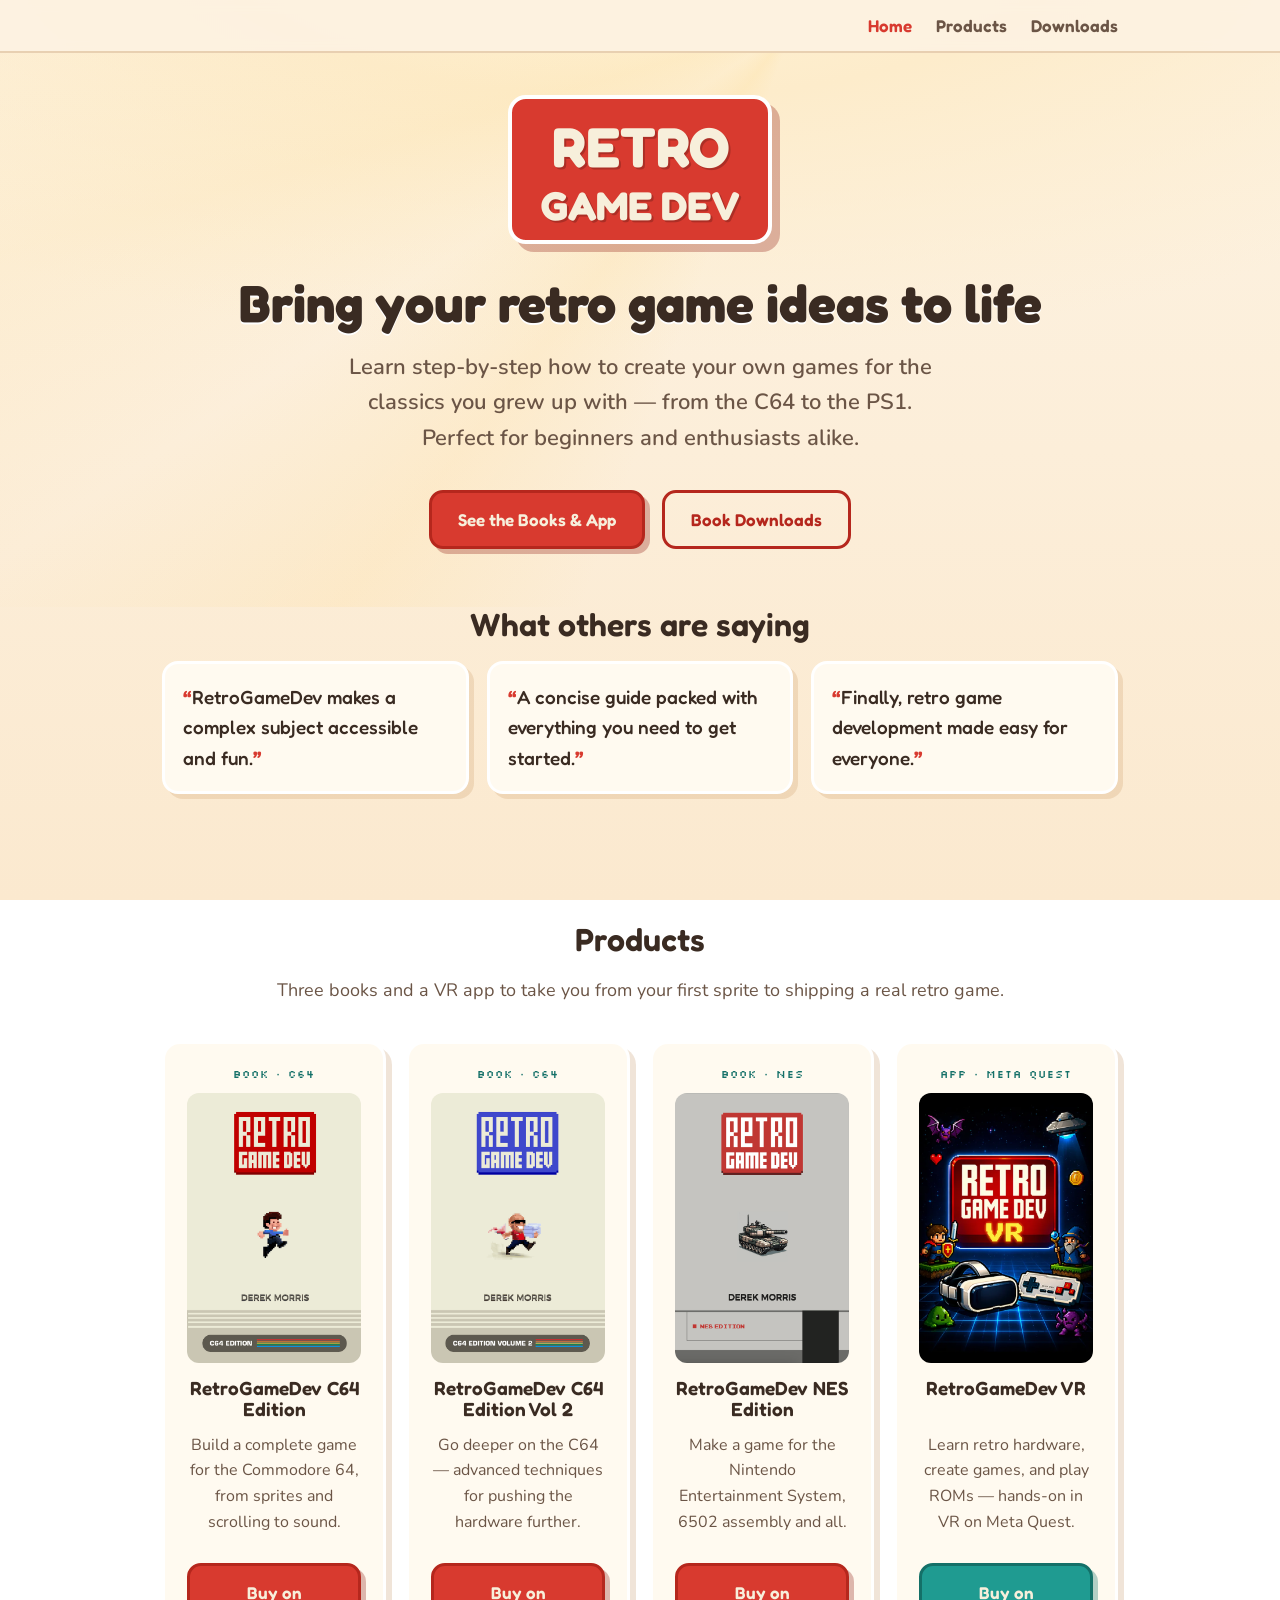
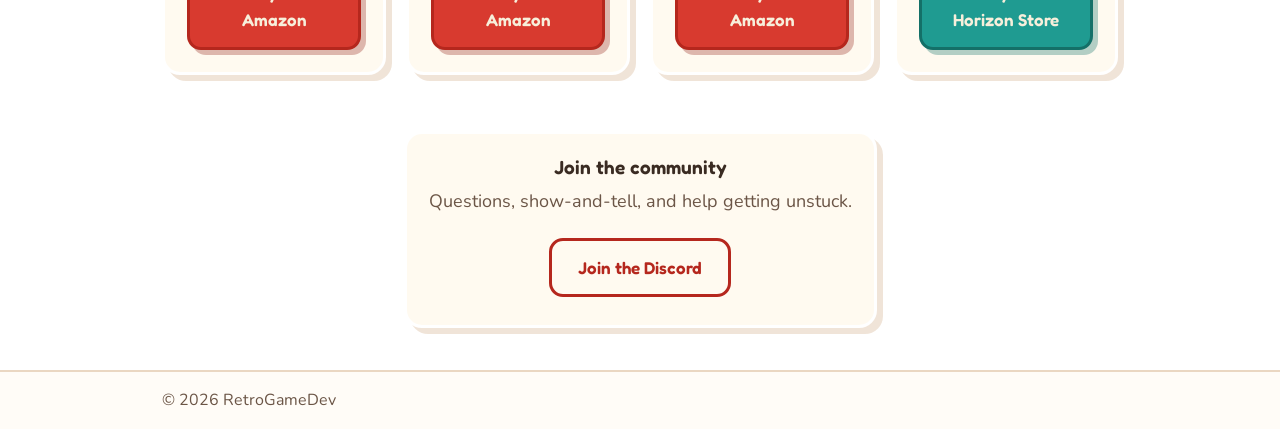
==== index.html @ 16c7405a "Signup tidy up" ====
<!DOCTYPE html>
<html lang="en">
<head>
  <meta charset="UTF-8">
  <meta name="viewport" content="width=device-width, initial-scale=1">
  <title>RetroGameDev — Bring Your Retro Game Ideas to Life</title>
  <meta name="description" content="Learn step-by-step how to create your own games for classic retro systems — from the C64 to the PS1. Books, a VR app, and a free hands-on reference hub.">
  <meta property="og:title" content="RetroGameDev">
  <meta property="og:description" content="Learn to make games for classic retro systems — C64 through PS1.">
  <meta property="og:type" content="website">
  <meta property="og:url" content="https://retrogamedev.com">
  <link rel="stylesheet" href="assets/css/style.css">
</head>
<body>

  <header class="site-header">
    <div class="wrap">
      <nav class="nav">
        <a href="./" class="active">Home</a>
        <a href="#products">Products</a>
        <a href="downloads/">Downloads</a>
      </nav>
    </div>
  </header>

  <main>

    <!-- HERO -->
    <section class="hero">
      <div class="wrap">
        <!-- swap for <img src="assets/img/logo.png" alt="RetroGameDev"> when you drop the file in -->
        <div class="logo-hero"><span class="l1">RETRO</span><span class="l2">GAME DEV</span></div>
        <h1>Bring your retro game ideas to life</h1>
        <p class="tagline">Learn step-by-step how to create your own games for the classics you
          grew up with — from the C64 to the PS1. Perfect for beginners and enthusiasts alike.</p>
        <a class="btn" href="#products">See the Books &amp; App</a>
        <a class="btn ghost" href="downloads/">Book Downloads</a>
      </div>
    </section>

    <!-- TESTIMONIALS -->
    <section style="padding-top:0;">
      <div class="wrap">
        <h2 class="center">What others are saying</h2>
        <div class="quotes">
          <p class="quote">RetroGameDev makes a complex subject accessible and fun.</p>
          <p class="quote">A concise guide packed with everything you need to get started.</p>
          <p class="quote">Finally, retro game development made easy for everyone.</p>
        </div>
      </div>
    </section>

    <!-- PRODUCTS -->
    <section id="products">
      <div class="wrap">
        <h2 class="center">Products</h2>
        <p class="center dim" style="margin-bottom:36px;">Three books and a VR app to take you
          from your first sprite to shipping a real retro game.</p>

        <div class="grid grid-auto">

          <!-- Book 1 -->
          <div class="panel card">
            <span class="tag">BOOK · C64</span>
            <div class="cover c64"><img src="assets/img/cover-c64.png" alt="RetroGameDev C64 Edition cover"></div>
            <h3>RetroGameDev C64 Edition</h3>
            <p>Build a complete game for the Commodore 64, from sprites and scrolling to sound.</p>
            <div class="actions">
              <a class="btn" href="https://mybook.to/retrogamedev-c64" target="_blank" rel="noopener">Buy on Amazon</a>
            </div>
          </div>

          <!-- Book 2 -->
          <div class="panel card">
            <span class="tag">BOOK · C64</span>
            <div class="cover c64b"><img src="assets/img/cover-c64-v2.png" alt="RetroGameDev C64 Edition Volume 2 cover"></div>
            <h3>RetroGameDev C64 Edition Vol 2</h3>
            <p>Go deeper on the C64 — advanced techniques for pushing the hardware further.</p>
            <div class="actions">
              <a class="btn" href="https://mybook.to/retrogamedev-c64-v2" target="_blank" rel="noopener">Buy on Amazon</a>
            </div>
          </div>

          <!-- Book 3 -->
          <div class="panel card">
            <span class="tag">BOOK · NES</span>
            <div class="cover nes"><img src="assets/img/cover-nes.png" alt="RetroGameDev NES Edition cover"></div>
            <h3>RetroGameDev NES Edition</h3>
            <p>Make a game for the Nintendo Entertainment System, 6502 assembly and all.</p>
            <div class="actions">
              <a class="btn" href="https://mybook.to/retrogamedev-nes" target="_blank" rel="noopener">Buy on Amazon</a>
            </div>
          </div>

          <!-- VR App -->
          <div class="panel card">
            <span class="tag">APP · META QUEST</span>
            <div class="cover vr"><img src="assets/img/cover-vr.webp" alt="RetroGameDev VR app"></div>
            <h3>RetroGameDev VR</h3>
            <p>Learn retro hardware, create games, and play ROMs — hands-on in VR on Meta Quest.</p>
            <div class="actions">
              <a class="btn alt" href="https://www.meta.com/experiences/retrogamedev-vr/26755986344088810/" target="_blank" rel="noopener">Buy on Horizon Store</a>
            </div>
          </div>

        </div>
      </div>
    </section>

    <!-- COMMUNITY -->
    <section style="padding-top:0; padding-bottom:42px;">
      <div class="wrap center">
        <div class="panel" style="display:inline-block;">
          <h3>Join the community</h3>
          <p class="dim">Questions, show-and-tell, and help getting unstuck.</p>
          <a class="btn ghost" href="https://discord.gg/6KXcdNteDQ">Join the Discord</a>
        </div>
      </div>
    </section>

  </main>

  <footer class="site-footer">
    <div class="wrap">
      <span>© <span id="yr">2026</span> RetroGameDev</span>
      <div class="eo-embed">
        <script async src="https://eomail5.com/form/326bc304-6272-11f1-8370-c375dfce4590.js" data-form="326bc304-6272-11f1-8370-c375dfce4590"></script>
      </div>
    </div>
  </footer>

  <script>document.getElementById('yr').textContent = new Date().getFullYear();</script>
</body>
</html>
---- assets/css/style.css ----
/* ============================================================
   RetroGameDev — "Sunny Cream" warm nostalgia theme
   Plain CSS, no build step. Warm red + cream + aqua + golden light.
   ============================================================ */

@import url('https://fonts.googleapis.com/css2?family=Silkscreen:wght@400;700&family=Fredoka:wght@400;500;600;700&family=Nunito:wght@400;600;700&display=swap');

:root {
  --red:      #d83a2f;
  --red-dk:   #b5271d;
  --cream:    #f7efdb;
  --ink:      #3a2b22;
  --ink-soft: #6b5546;
  --teal:     #1f9b91;
  --teal-dk:  #147068;
  --gold:     #f0a23e;
  --coral:    #f0795a;
  --leaf:     #5fae5f;
  --card:     #fffaf0;
  --line:     rgba(180,120,60,.28);

  --font-pixel: 'Silkscreen', monospace;
  --font-head:  'Fredoka', sans-serif;
  --font-body:  'Nunito', sans-serif;

  --maxw: 1000px;
}

* { box-sizing: border-box; }
html { scroll-behavior: smooth; }

body {
  margin: 0;
  font-family: var(--font-body);
  font-size: 18px;
  line-height: 1.6;
  color: var(--ink);
  min-height: 100vh;
  display: flex;
  flex-direction: column;
  background:
    radial-gradient(120% 70% at 50% -10%, #fff4d6 0%, #fdeccb 30%, transparent 70%),
    linear-gradient(180deg, #fdf3e3 0%, #fbe9cf 100%);
  background-attachment: fixed;
}

/* ---------- layout ---------- */
.wrap { width: 100%; max-width: var(--maxw); margin: 0 auto; padding: 0 22px; }
main { flex: 1 0 auto; }
section { padding: 56px 0; }
/* offset in-page anchor jumps so the sticky header doesn't cover the target */
:target, #products { scroll-margin-top: 42px; }
.center { text-align: center; }
.dim { color: var(--ink-soft); }

/* ---------- type ---------- */
h1, h2, h3 { font-family: var(--font-head); color: var(--ink); line-height: 1.12; margin: 0 0 18px; }
h1 { font-weight: 700; font-size: clamp(30px, 5vw, 52px); text-shadow: 0 2px 0 #fff; }
h2 { font-weight: 600; font-size: clamp(22px, 3vw, 32px); }
h3 { font-weight: 600; font-size: 19px; margin-bottom: 10px; }
p { margin: 0 0 16px; }
a { color: var(--teal-dk); text-decoration-color: var(--teal); }
a:hover { color: var(--red); }

/* ---------- logo wordmark (stand-in for logo.png) ---------- */
.logo-fallback {
  display: inline-block; background: var(--red); color: var(--cream);
  font-family: var(--font-pixel); font-weight: 700; letter-spacing: 1px;
  padding: 8px 11px 6px; border-radius: 9px; border: 2px solid #fff;
  box-shadow: 3px 3px rgba(150,40,30,.3); text-shadow: 1px 1px rgba(0,0,0,.2);
}

/* big hero version of the wordmark */
.logo-hero {
  display: inline-block; background: var(--red); border-radius: 18px;
  padding: 18px 28px 14px; border: 4px solid #fff;
  box-shadow: 8px 8px rgba(150,40,30,.32); margin-bottom: 30px;
}
.logo-hero span { display: block; font-family: var(--font-head); font-weight: 700;
  color: var(--cream); line-height: 1.05; text-shadow: 2px 2px rgba(0,0,0,.2); }
.logo-hero .l1 { font-size: clamp(30px, 6vw, 56px); }
.logo-hero .l2 { font-size: clamp(22px, 4.4vw, 40px); margin-top: 8px; }

/* ---------- header / nav ---------- */
.site-header {
  position: sticky; top: 0; z-index: 100;
  background: rgba(253,243,227,.85); backdrop-filter: blur(6px);
  border-bottom: 2px solid var(--line);
}
.site-header .wrap { display: flex; align-items: center; justify-content: flex-end; padding: 12px 22px; }
.brand { display: flex; align-items: center; gap: 12px; text-decoration: none;
  font-family: var(--font-head); font-weight: 700; font-size: 20px; color: var(--ink); }
.brand:hover { color: var(--red); }
.nav { display: flex; gap: 24px; }
.nav a { font-family: var(--font-head); font-weight: 600; font-size: 17px; text-decoration: none; color: var(--ink-soft); }
.nav a:hover, .nav a.active { color: var(--red); }

/* ---------- hero ---------- */
.hero { text-align: center; padding: 42px 0 52px; position: relative; overflow: hidden; }
.hero::before { content: ""; position: absolute; inset: 0; pointer-events: none; opacity: .55;
  background: conic-gradient(from 200deg at 62% -5%,
    rgba(255,221,150,0) 0deg, rgba(255,221,150,.4) 18deg, rgba(255,221,150,0) 36deg,
    rgba(255,221,150,.3) 54deg, rgba(255,221,150,0) 72deg); }
.hero > .wrap { position: relative; z-index: 1; }
.hero .tagline { font-weight: 600; font-size: clamp(17px, 2.3vw, 22px); color: var(--ink-soft);
  max-width: 600px; margin: 0 auto 28px; }

/* ---------- buttons ---------- */
.btn {
  display: inline-block; font-family: var(--font-head); font-weight: 600; font-size: 17px;
  text-decoration: none; padding: 13px 26px; border-radius: 14px;
  border: 3px solid var(--red-dk); background: var(--red); color: var(--cream);
  box-shadow: 5px 5px rgba(150,40,30,.32); margin: 6px;
  transition: transform .06s ease, box-shadow .06s ease;
}
.btn:hover { color: var(--cream); transform: translate(2px,2px); box-shadow: 3px 3px rgba(150,40,30,.32); }
.btn.alt, .btn.teal { background: var(--teal); border-color: var(--teal-dk); box-shadow: 5px 5px rgba(20,112,104,.32); }
.btn.alt:hover, .btn.teal:hover { box-shadow: 3px 3px rgba(20,112,104,.32); }
.btn.ghost { background: transparent; color: var(--red-dk); box-shadow: none; }
.btn.ghost:hover { background: rgba(216,58,47,.1); color: var(--red-dk); transform: none; }

/* ---------- panels / cards ---------- */
.panel { background: var(--card); border: 3px solid #fff; border-radius: 18px;
  padding: 22px; box-shadow: 6px 6px rgba(180,120,60,.2); }

.grid { display: grid; gap: 20px; }
.grid-3 { grid-template-columns: repeat(3, 1fr); }
.grid-auto { grid-template-columns: repeat(auto-fit, minmax(210px, 1fr)); }

.card { display: flex; flex-direction: column; text-align: center; }
.card .cover {
  aspect-ratio: 600 / 931; width: 100%; border-radius: 12px; margin-bottom: 14px;
  display: flex; align-items: center; justify-content: center; padding: 0; overflow: hidden;
  background: var(--card);
}
.card .cover img { width: 100%; height: 100%; object-fit: contain; display: block; }
.card h3 { min-height: 2.4em; }
.card p { font-size: 16px; color: var(--ink-soft); flex: 1; }
.card .actions { display: flex; flex-direction: column; gap: 8px; margin-top: 12px; align-items: stretch; }
.card .actions .btn { margin: 0; text-align: center; }

.tag { display: inline-block; font-family: var(--font-pixel); font-size: 11px; letter-spacing: 1px;
  color: var(--teal-dk); margin-bottom: 10px; align-self: center; }

/* ---------- testimonials ---------- */
.quotes { display: grid; gap: 18px; grid-template-columns: repeat(3, 1fr); }
.quote { font-family: var(--font-head); font-weight: 500; font-size: 19px; color: var(--ink);
  background: var(--card); border: 3px solid #fff; border-radius: 16px; padding: 18px;
  box-shadow: 5px 5px rgba(180,120,60,.18); }
.quote::before { content: "\201C"; color: var(--red); font-weight: 700; }
.quote::after  { content: "\201D"; color: var(--red); font-weight: 700; }

/* ---------- download rows ---------- */
.dl-list { display: grid; gap: 16px; }
.dl-row { display: flex; align-items: center; justify-content: space-between; gap: 16px; flex-wrap: wrap; }
.dl-row .meta h3 { margin-bottom: 2px; }
.dl-row .meta p { margin: 0; font-size: 16px; color: var(--ink-soft); }

/* ---------- book footer link ---------- */
.book-foot { border-top: 3px dashed var(--line); margin-top: 40px; padding-top: 24px;
  text-align: center; font-size: 18px; color: var(--ink-soft); }

/* ---------- site footer ---------- */
.site-footer { border-top: 2px solid var(--line); background: rgba(255,250,240,.5);
  padding: 16px 0; margin-top: 0; font-size: 16px; color: var(--ink-soft); }
.site-footer .wrap { display: flex; align-items: center; justify-content: space-between; flex-wrap: wrap; gap: 16px; }
.site-footer a { text-decoration: none; }

/* footer email signup (EmailOctopus embed) — unscoped overrides: EO injects outside our div */
.eo-embed { width: 100%; max-width: 330px; }
.emailoctopus-form-wrapper, .emailoctopus-form, .emailoctopus-form .main-form,
.inline-container, .form-container { margin: 0 !important; padding: 0 !important; background: transparent !important; }
.form-container { margin-top: 12px !important; }
[eo-block-container] { margin: 0 !important; padding: 0 !important; min-height: 0 !important; }
.emailoctopus-success-message, .emailoctopus-error-message { margin: 0 !important; }
.emailoctopus-form .emailoctopus-form-row, .emailoctopus-form .form-group,
.emailoctopus-form input[type="submit"] { margin-bottom: 0 !important; }
.emailoctopus-form input.form-control, .emailoctopus-form input[type="email"] {
  font-family: var(--font-body) !important; border-radius: 10px !important;
  border: 2px solid var(--line) !important; color: var(--ink) !important;
  padding: 7px 11px !important; height: auto !important; line-height: 1.2 !important; }
.emailoctopus-form input[type="submit"], .emailoctopus-form .btn-primary, .emailoctopus-form button {
  background: var(--red) !important; border: 2px solid var(--red-dk) !important; color: #fff !important;
  border-radius: 10px !important; font-family: var(--font-head) !important;
  padding: 7px 16px !important; height: auto !important; box-shadow: 3px 3px rgba(150,40,30,.3) !important; }
.mastfoot, [eo-block="powered-by"] { margin: 2px 0 0 !important; font-size: 11px !important; }
.mastfoot p { margin: 0 !important; }
/* line the input + button up: one row, every wrapper layer locked to 44px, centered */
.emailoctopus-form .main-form { display: flex !important; align-items: center !important; gap: 8px !important; flex-wrap: nowrap !important; }
.emailoctopus-form [eo-form-fields-container],
.emailoctopus-form .emailoctopus-form-row,
.emailoctopus-form .form-group {
  flex: 1 1 auto !important; width: 100% !important; height: 44px !important;
  display: flex !important; align-items: center !important; margin: 0 !important; padding: 0 !important; }
.emailoctopus-form input.form-control, .emailoctopus-form input[type="email"],
.emailoctopus-form input[type="submit"], .emailoctopus-form .btn-primary {
  height: 44px !important; box-sizing: border-box !important; margin: 0 !important; vertical-align: middle !important; }
.emailoctopus-form input.form-control, .emailoctopus-form input[type="email"] { width: 100% !important; }

/* ---------- 404 ---------- */
.bigcode { font-family: var(--font-pixel); font-weight: 700; font-size: clamp(28px, 6vw, 52px);
  color: var(--red); text-shadow: 3px 3px rgba(150,40,30,.25); margin: 0 0 18px; }

/* ---------- responsive ---------- */
@media (max-width: 760px) {
  .grid-3, .quotes { grid-template-columns: 1fr; }
  .nav { gap: 16px; }
  .nav a { font-size: 15px; }
  .brand { font-size: 17px; }
  .site-footer .wrap { justify-content: center; text-align: center; }
}
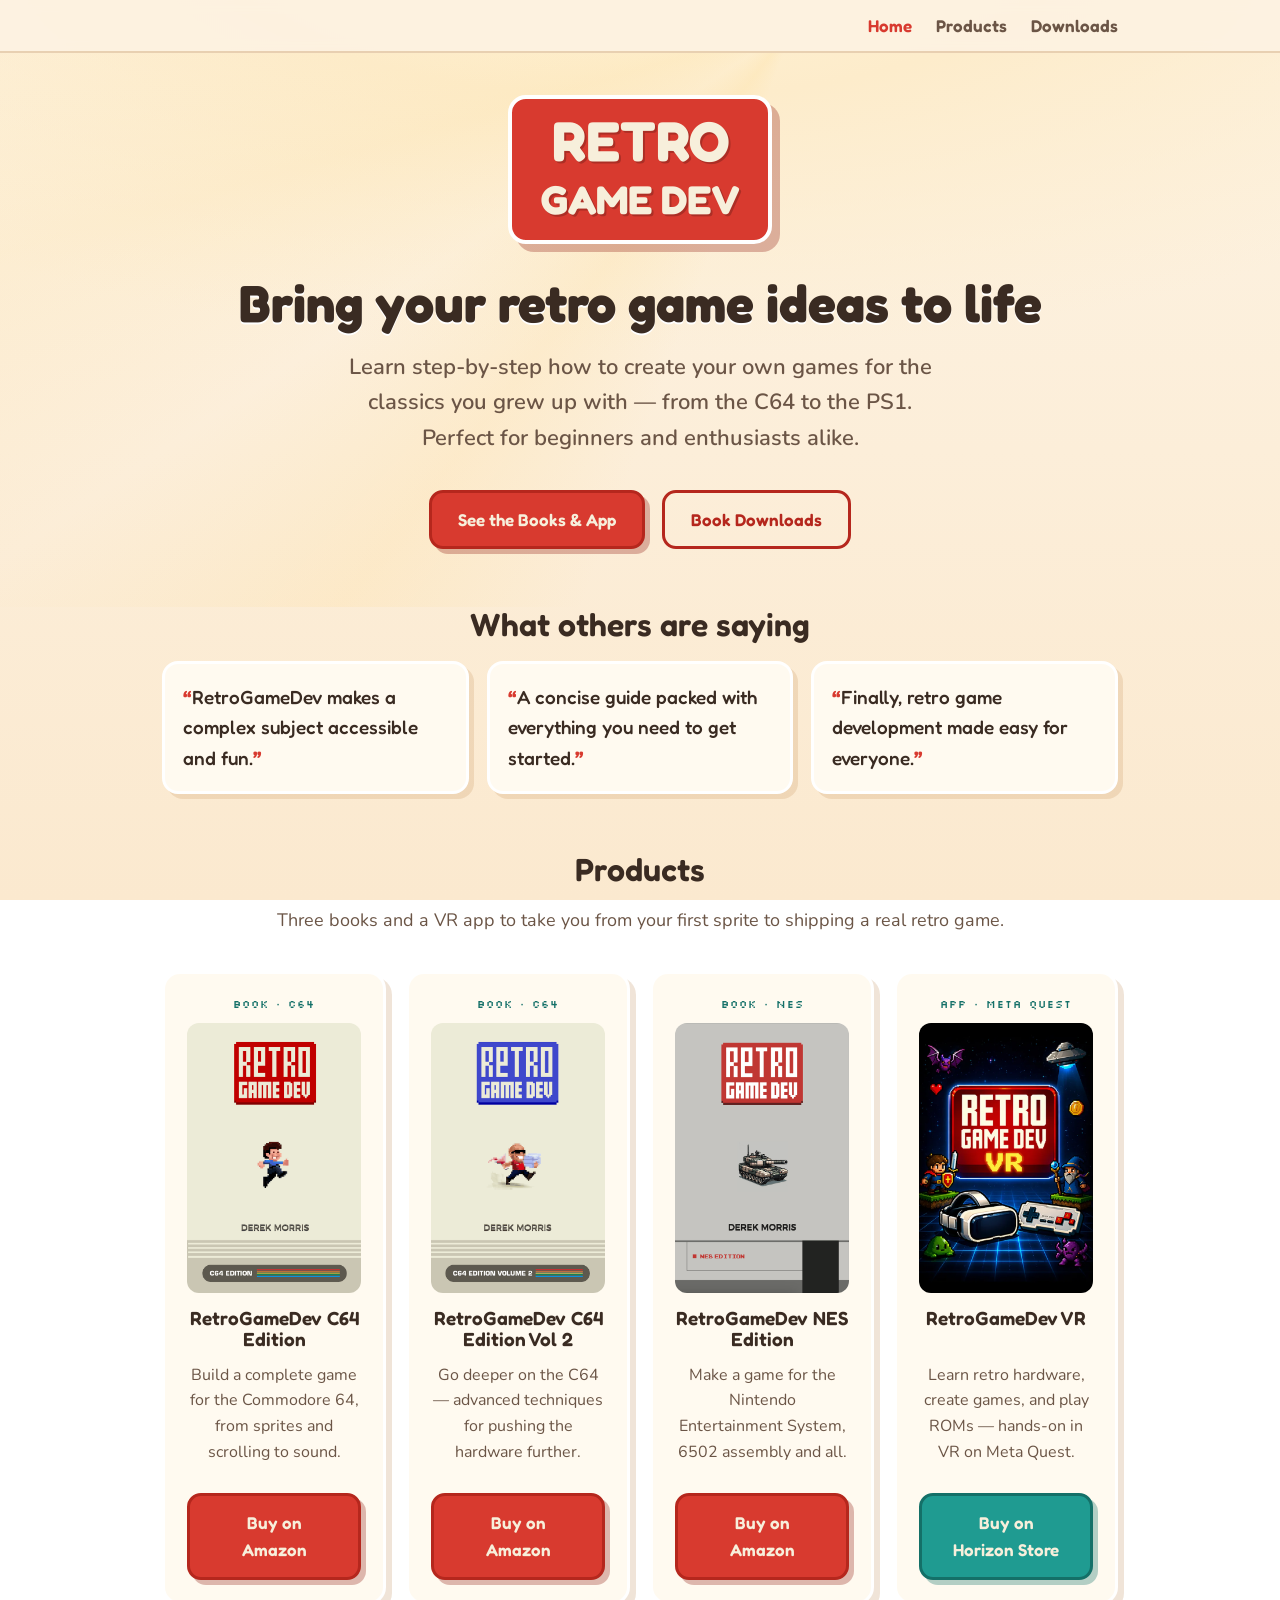
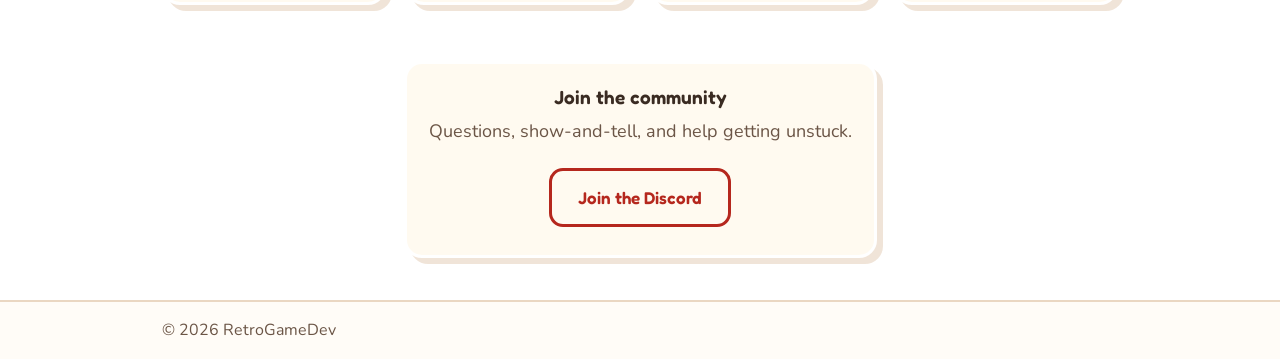
==== commit 279ddc98: "Home page adjustment" ====
--- a/index.html
+++ b/index.html
@@ -9,6 +9,9 @@
   <meta property="og:description" content="Learn to make games for classic retro systems — C64 through PS1.">
   <meta property="og:type" content="website">
   <meta property="og:url" content="https://retrogamedev.com">
+  <link rel="icon" href="/favicon.svg" type="image/svg+xml">
+  <link rel="icon" href="/favicon.ico" sizes="any">
+  <link rel="apple-touch-icon" href="/apple-touch-icon.png">
   <link rel="stylesheet" href="assets/css/style.css">
 </head>
 <body>
@@ -39,7 +42,7 @@
     </section>
 
     <!-- TESTIMONIALS -->
-    <section style="padding-top:0;">
+    <section style="padding-top:0; padding-bottom:0;">
       <div class="wrap">
         <h2 class="center">What others are saying</h2>
         <div class="quotes">
@@ -51,7 +54,7 @@
     </section>
 
     <!-- PRODUCTS -->
-    <section id="products">
+    <section id="products" style="padding-top:42px;">
       <div class="wrap">
         <h2 class="center">Products</h2>
         <p class="center dim" style="margin-bottom:36px;">Three books and a VR app to take you
--- a/assets/css/style.css
+++ b/assets/css/style.css
@@ -73,7 +73,7 @@
 /* big hero version of the wordmark */
 .logo-hero {
   display: inline-block; background: var(--red); border-radius: 18px;
-  padding: 18px 28px 14px; border: 4px solid #fff;
+  padding: 12px 28px 20px; border: 4px solid #fff;
   box-shadow: 8px 8px rgba(150,40,30,.32); margin-bottom: 30px;
 }
 .logo-hero span { display: block; font-family: var(--font-head); font-weight: 700;
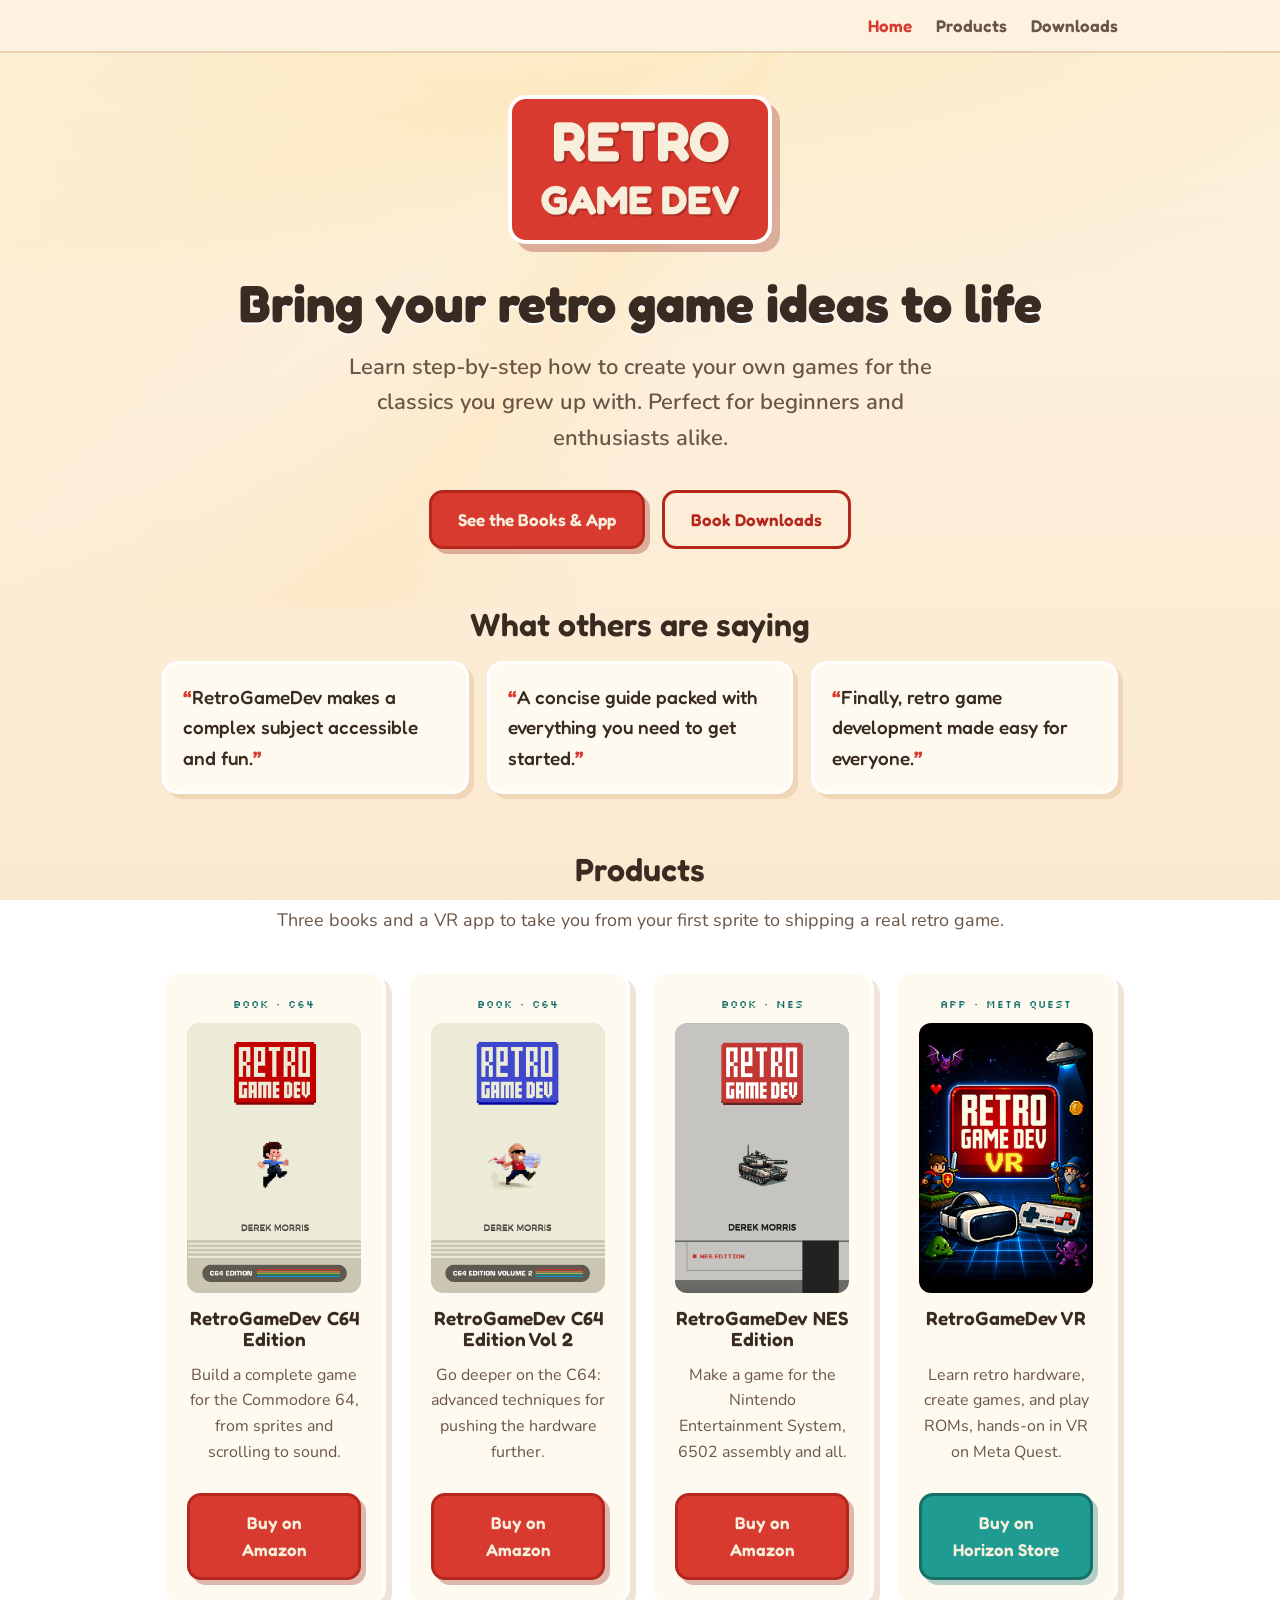
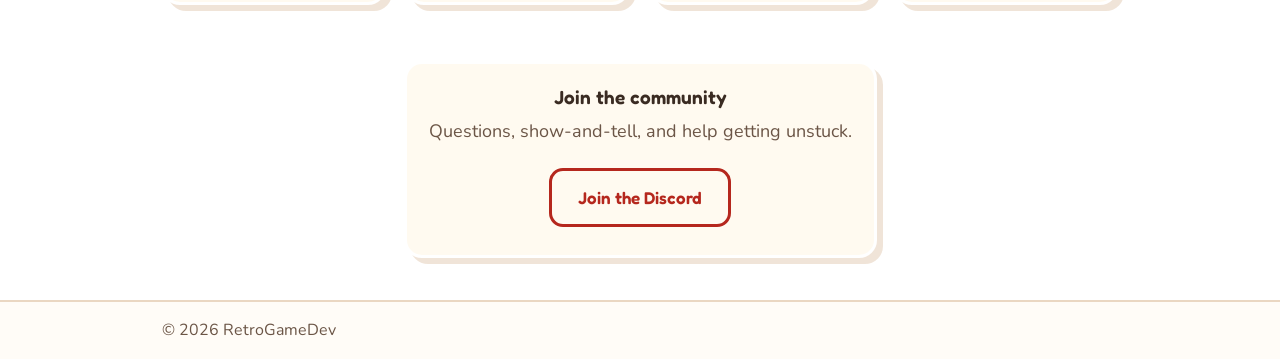
==== commit cde137ee: "Text tweaks" ====
--- a/index.html
+++ b/index.html
@@ -3,10 +3,10 @@
 <head>
   <meta charset="UTF-8">
   <meta name="viewport" content="width=device-width, initial-scale=1">
-  <title>RetroGameDev — Bring Your Retro Game Ideas to Life</title>
-  <meta name="description" content="Learn step-by-step how to create your own games for classic retro systems — from the C64 to the PS1. Books, a VR app, and a free hands-on reference hub.">
+  <title>RetroGameDev: Bring Your Retro Game Ideas to Life</title>
+  <meta name="description" content="Learn step-by-step how to create your own games for the classics you grew up with. Perfect for beginners and enthusiasts alike.">
   <meta property="og:title" content="RetroGameDev">
-  <meta property="og:description" content="Learn to make games for classic retro systems — C64 through PS1.">
+  <meta property="og:description" content="Learn step-by-step how to create your own games for the classics you grew up with. Perfect for beginners and enthusiasts alike.">
   <meta property="og:type" content="website">
   <meta property="og:url" content="https://retrogamedev.com">
   <link rel="icon" href="/favicon.svg" type="image/svg+xml">
@@ -35,7 +35,7 @@
         <div class="logo-hero"><span class="l1">RETRO</span><span class="l2">GAME DEV</span></div>
         <h1>Bring your retro game ideas to life</h1>
         <p class="tagline">Learn step-by-step how to create your own games for the classics you
-          grew up with — from the C64 to the PS1. Perfect for beginners and enthusiasts alike.</p>
+          grew up with. Perfect for beginners and enthusiasts alike.</p>
         <a class="btn" href="#products">See the Books &amp; App</a>
         <a class="btn ghost" href="downloads/">Book Downloads</a>
       </div>
@@ -78,7 +78,7 @@
             <span class="tag">BOOK · C64</span>
             <div class="cover c64b"><img src="assets/img/cover-c64-v2.png" alt="RetroGameDev C64 Edition Volume 2 cover"></div>
             <h3>RetroGameDev C64 Edition Vol 2</h3>
-            <p>Go deeper on the C64 — advanced techniques for pushing the hardware further.</p>
+            <p>Go deeper on the C64: advanced techniques for pushing the hardware further.</p>
             <div class="actions">
               <a class="btn" href="https://mybook.to/retrogamedev-c64-v2" target="_blank" rel="noopener">Buy on Amazon</a>
             </div>
@@ -100,7 +100,7 @@
             <span class="tag">APP · META QUEST</span>
             <div class="cover vr"><img src="assets/img/cover-vr.webp" alt="RetroGameDev VR app"></div>
             <h3>RetroGameDev VR</h3>
-            <p>Learn retro hardware, create games, and play ROMs — hands-on in VR on Meta Quest.</p>
+            <p>Learn retro hardware, create games, and play ROMs, hands-on in VR on Meta Quest.</p>
             <div class="actions">
               <a class="btn alt" href="https://www.meta.com/experiences/retrogamedev-vr/26755986344088810/" target="_blank" rel="noopener">Buy on Horizon Store</a>
             </div>
--- a/assets/css/style.css
+++ b/assets/css/style.css
@@ -1,5 +1,5 @@
 /* ============================================================
-   RetroGameDev — "Sunny Cream" warm nostalgia theme
+   RetroGameDev: "Sunny Cream" warm nostalgia theme
    Plain CSS, no build step. Warm red + cream + aqua + golden light.
    ============================================================ */
 
@@ -166,7 +166,7 @@
 .site-footer .wrap { display: flex; align-items: center; justify-content: space-between; flex-wrap: wrap; gap: 16px; }
 .site-footer a { text-decoration: none; }
 
-/* footer email signup (EmailOctopus embed) — unscoped overrides: EO injects outside our div */
+/* footer email signup (EmailOctopus embed), unscoped overrides: EO injects outside our div */
 .eo-embed { width: 100%; max-width: 330px; }
 .emailoctopus-form-wrapper, .emailoctopus-form, .emailoctopus-form .main-form,
 .inline-container, .form-container { margin: 0 !important; padding: 0 !important; background: transparent !important; }
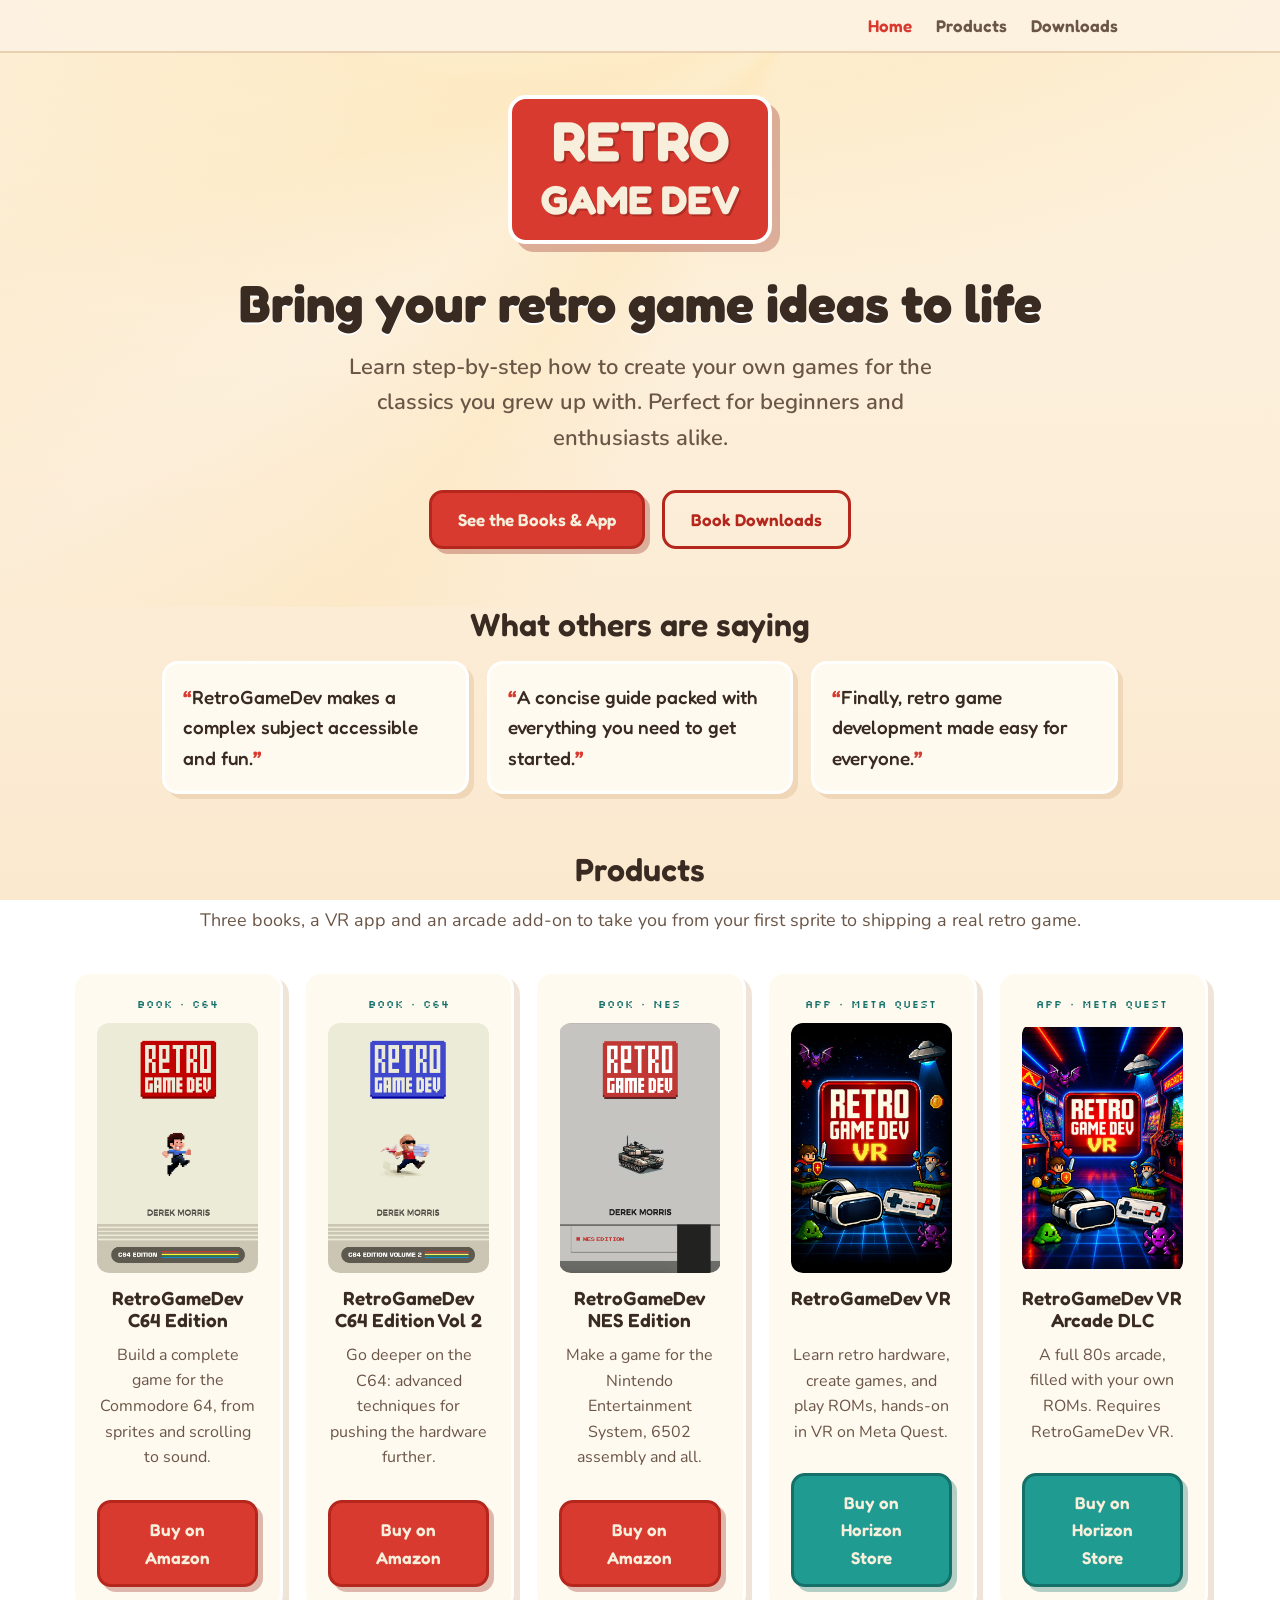
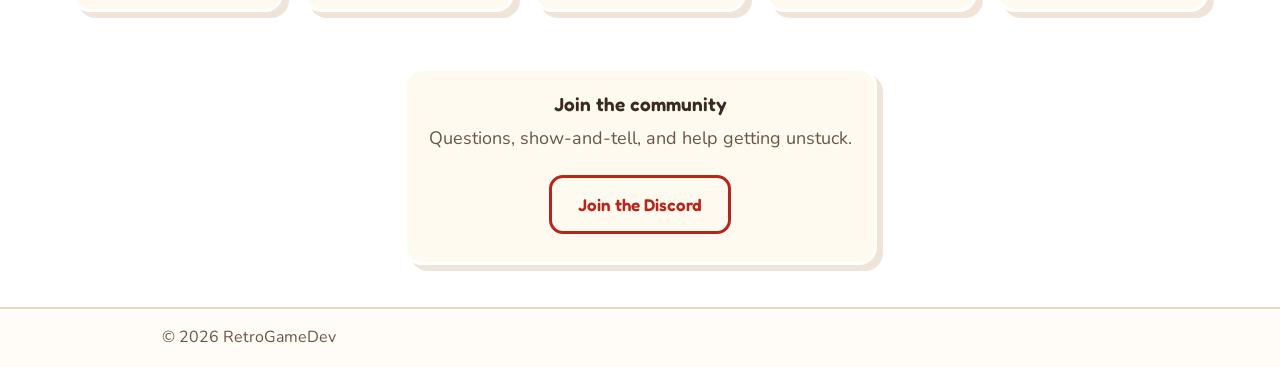
==== commit 3c6cf9e2: "add arcade dlc" ====
--- a/index.html
+++ b/index.html
@@ -57,7 +57,7 @@
     <section id="products" style="padding-top:42px;">
       <div class="wrap">
         <h2 class="center">Products</h2>
-        <p class="center dim" style="margin-bottom:36px;">Three books and a VR app to take you
+        <p class="center dim" style="margin-bottom:36px;">Three books, a VR app and an arcade add-on to take you
           from your first sprite to shipping a real retro game.</p>
 
         <div class="grid grid-auto">
@@ -106,6 +106,17 @@
             </div>
           </div>
 
+          <!-- VR Arcade DLC -->
+          <div class="panel card">
+            <span class="tag">APP · META QUEST</span>
+            <div class="cover vr"><img src="assets/img/rgdvr-arcade.webp" alt="RetroGameDev VR Arcade DLC"></div>
+            <h3>RetroGameDev VR Arcade DLC</h3>
+            <p>A full 80s arcade, filled with your own ROMs. Requires RetroGameDev VR.</p>
+            <div class="actions">
+              <a class="btn alt" href="https://www.meta.com/experiences/arcade-dlc/2674816432968450/" target="_blank" rel="noopener">Buy on Horizon Store</a>
+            </div>
+          </div>
+
         </div>
       </div>
     </section>
--- a/assets/css/style.css
+++ b/assets/css/style.css
@@ -126,6 +126,8 @@
 .grid { display: grid; gap: 20px; }
 .grid-3 { grid-template-columns: repeat(3, 1fr); }
 .grid-auto { grid-template-columns: repeat(auto-fit, minmax(210px, 1fr)); }
+/* products: wide enough for five 210px cards on one row (5*210 + 4*20 gaps + 2*22 padding) */
+#products .wrap { max-width: 1180px; }
 
 .card { display: flex; flex-direction: column; text-align: center; }
 .card .cover {
@@ -167,7 +169,7 @@
 .site-footer a { text-decoration: none; }
 
 /* footer email signup (EmailOctopus embed), unscoped overrides: EO injects outside our div */
-.eo-embed { width: 100%; max-width: 330px; }
+.eo-embed { width: 100%; max-width: 330px; min-width: 0; } /* min-width:0 so WebKit honours max-width (auto min-width = min-content, which beats max-width) */
 .emailoctopus-form-wrapper, .emailoctopus-form, .emailoctopus-form .main-form,
 .inline-container, .form-container { margin: 0 !important; padding: 0 !important; background: transparent !important; }
 .form-container { margin-top: 12px !important; }
@@ -190,7 +192,7 @@
 .emailoctopus-form [eo-form-fields-container],
 .emailoctopus-form .emailoctopus-form-row,
 .emailoctopus-form .form-group {
-  flex: 1 1 auto !important; width: 100% !important; height: 44px !important;
+  flex: 1 1 auto !important; width: 100% !important; min-width: 0 !important; height: 44px !important;
   display: flex !important; align-items: center !important; margin: 0 !important; padding: 0 !important; }
 .emailoctopus-form input.form-control, .emailoctopus-form input[type="email"],
 .emailoctopus-form input[type="submit"], .emailoctopus-form .btn-primary {
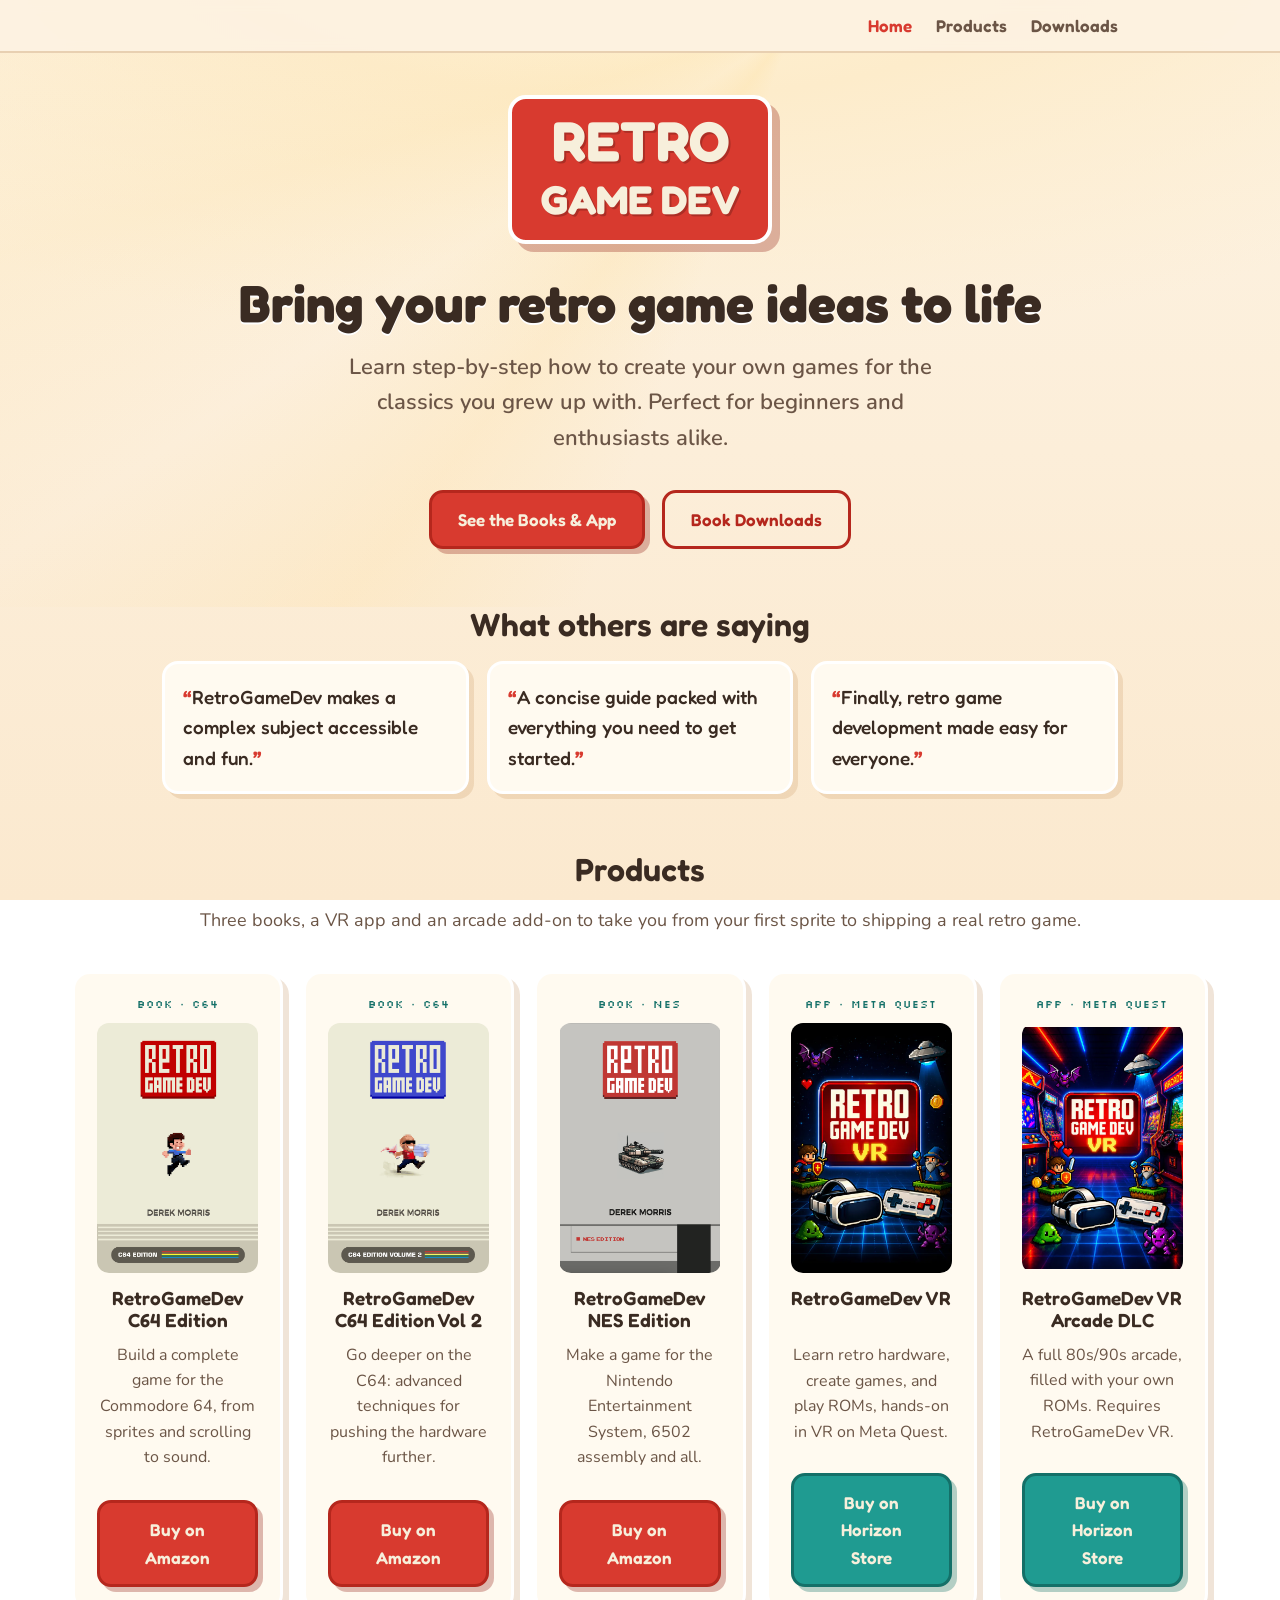
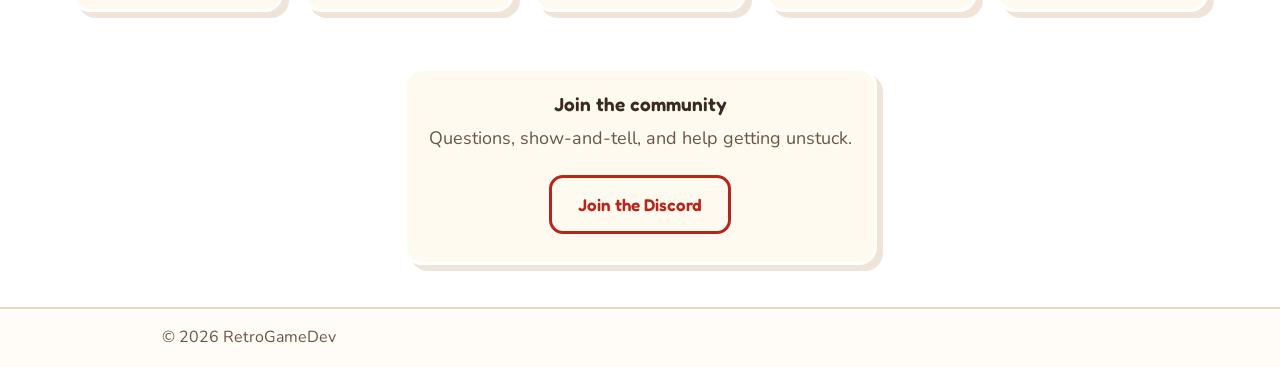
==== commit c287cd0e: "Text tweak" ====
--- a/index.html
+++ b/index.html
@@ -111,7 +111,7 @@
             <span class="tag">APP · META QUEST</span>
             <div class="cover vr"><img src="assets/img/rgdvr-arcade.webp" alt="RetroGameDev VR Arcade DLC"></div>
             <h3>RetroGameDev VR Arcade DLC</h3>
-            <p>A full 80s arcade, filled with your own ROMs. Requires RetroGameDev VR.</p>
+            <p>A full 80s/90s arcade, filled with your own ROMs. Requires RetroGameDev VR.</p>
             <div class="actions">
               <a class="btn alt" href="https://www.meta.com/experiences/arcade-dlc/2674816432968450/" target="_blank" rel="noopener">Buy on Horizon Store</a>
             </div>
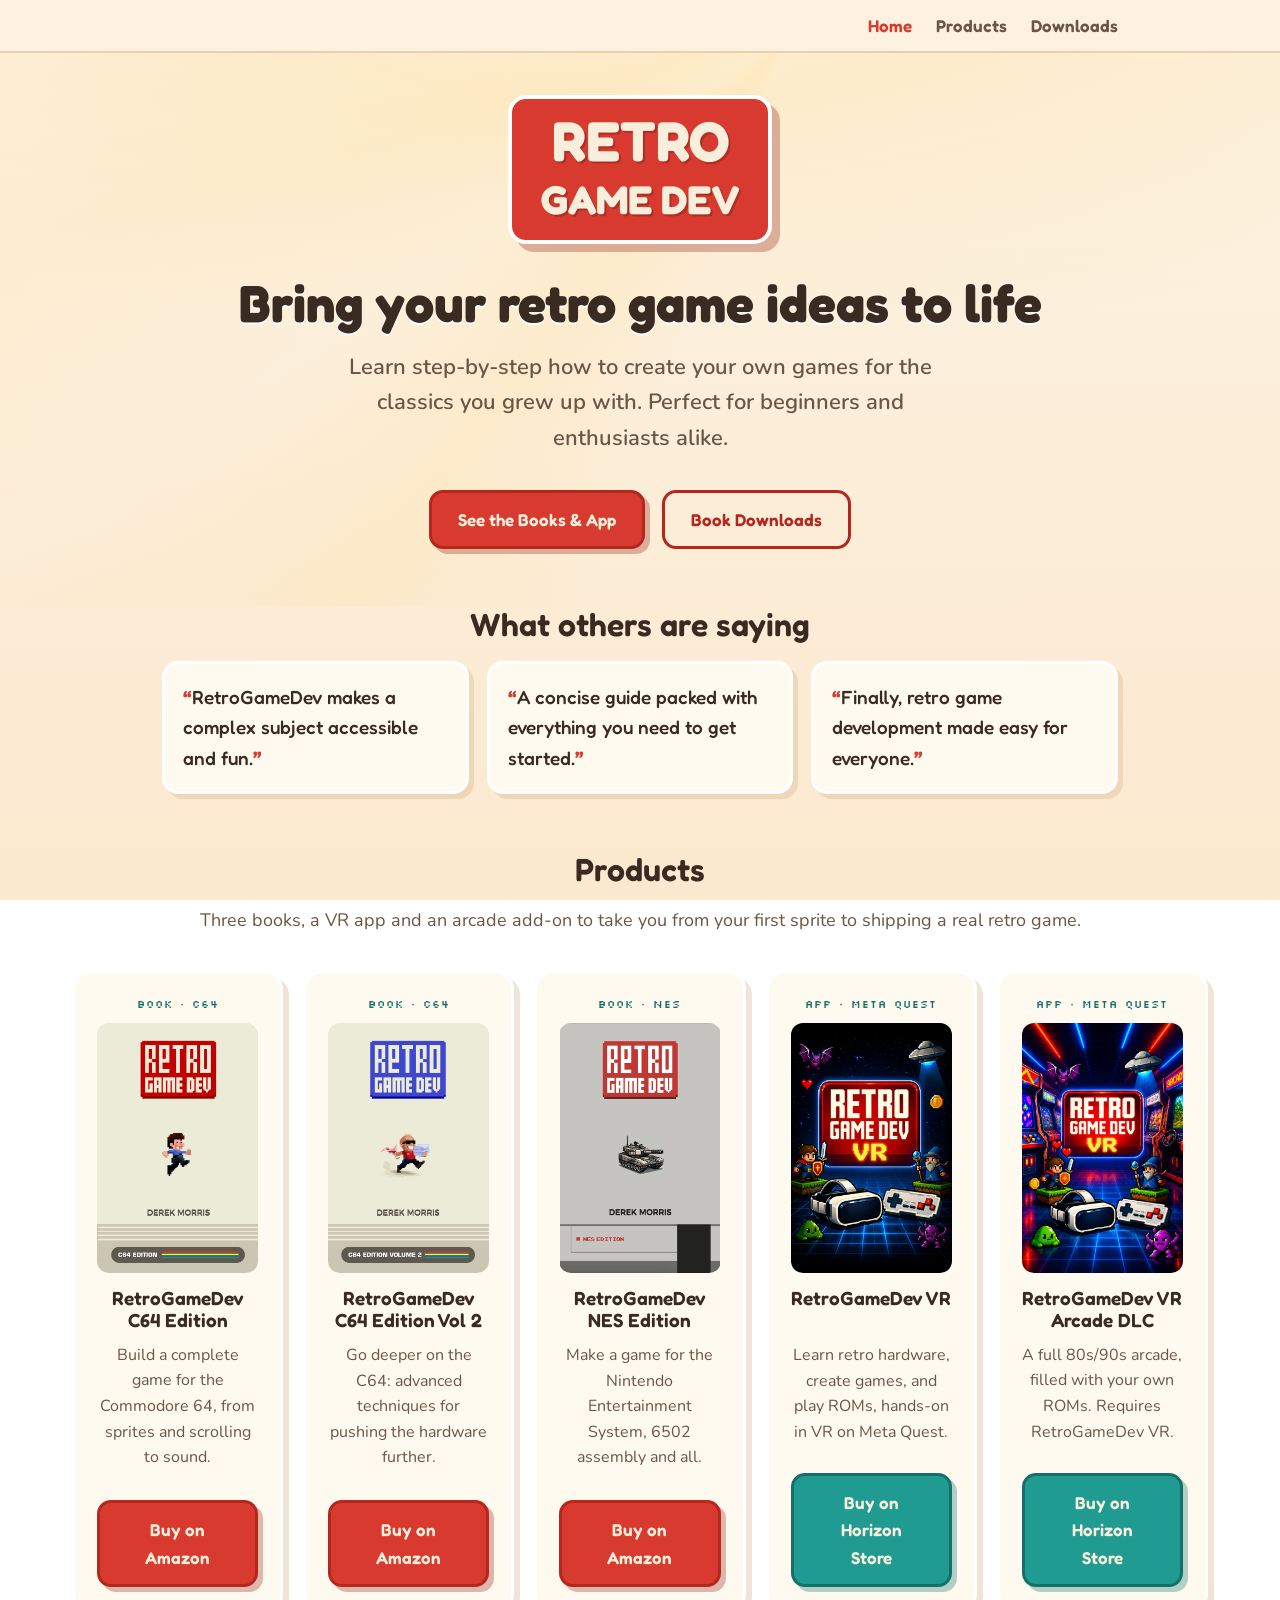
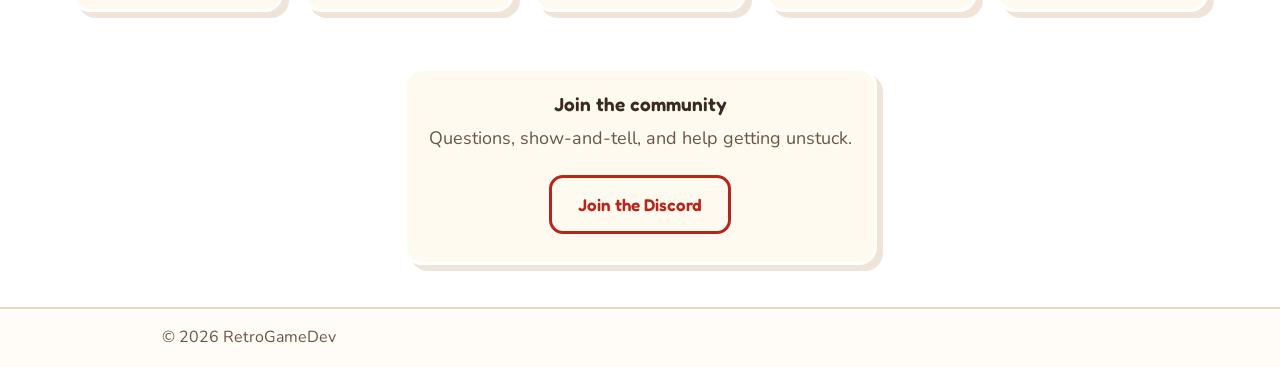
==== commit 6c00044c: "Image tweak" ====
--- a/index.html
+++ b/index.html
@@ -109,7 +109,7 @@
           <!-- VR Arcade DLC -->
           <div class="panel card">
             <span class="tag">APP · META QUEST</span>
-            <div class="cover vr"><img src="assets/img/rgdvr-arcade.webp" alt="RetroGameDev VR Arcade DLC"></div>
+            <div class="cover arcade"><img src="assets/img/rgdvr-arcade.webp" alt="RetroGameDev VR Arcade DLC"></div>
             <h3>RetroGameDev VR Arcade DLC</h3>
             <p>A full 80s/90s arcade, filled with your own ROMs. Requires RetroGameDev VR.</p>
             <div class="actions">
--- a/assets/css/style.css
+++ b/assets/css/style.css
@@ -136,6 +136,7 @@
   background: var(--card);
 }
 .card .cover img { width: 100%; height: 100%; object-fit: contain; display: block; }
+.card .cover.arcade img { object-fit: cover; } /* 600x900 art in the 600x931 box: fill and crop ~15px top/bottom rather than letterbox */
 .card h3 { min-height: 2.4em; }
 .card p { font-size: 16px; color: var(--ink-soft); flex: 1; }
 .card .actions { display: flex; flex-direction: column; gap: 8px; margin-top: 12px; align-items: stretch; }
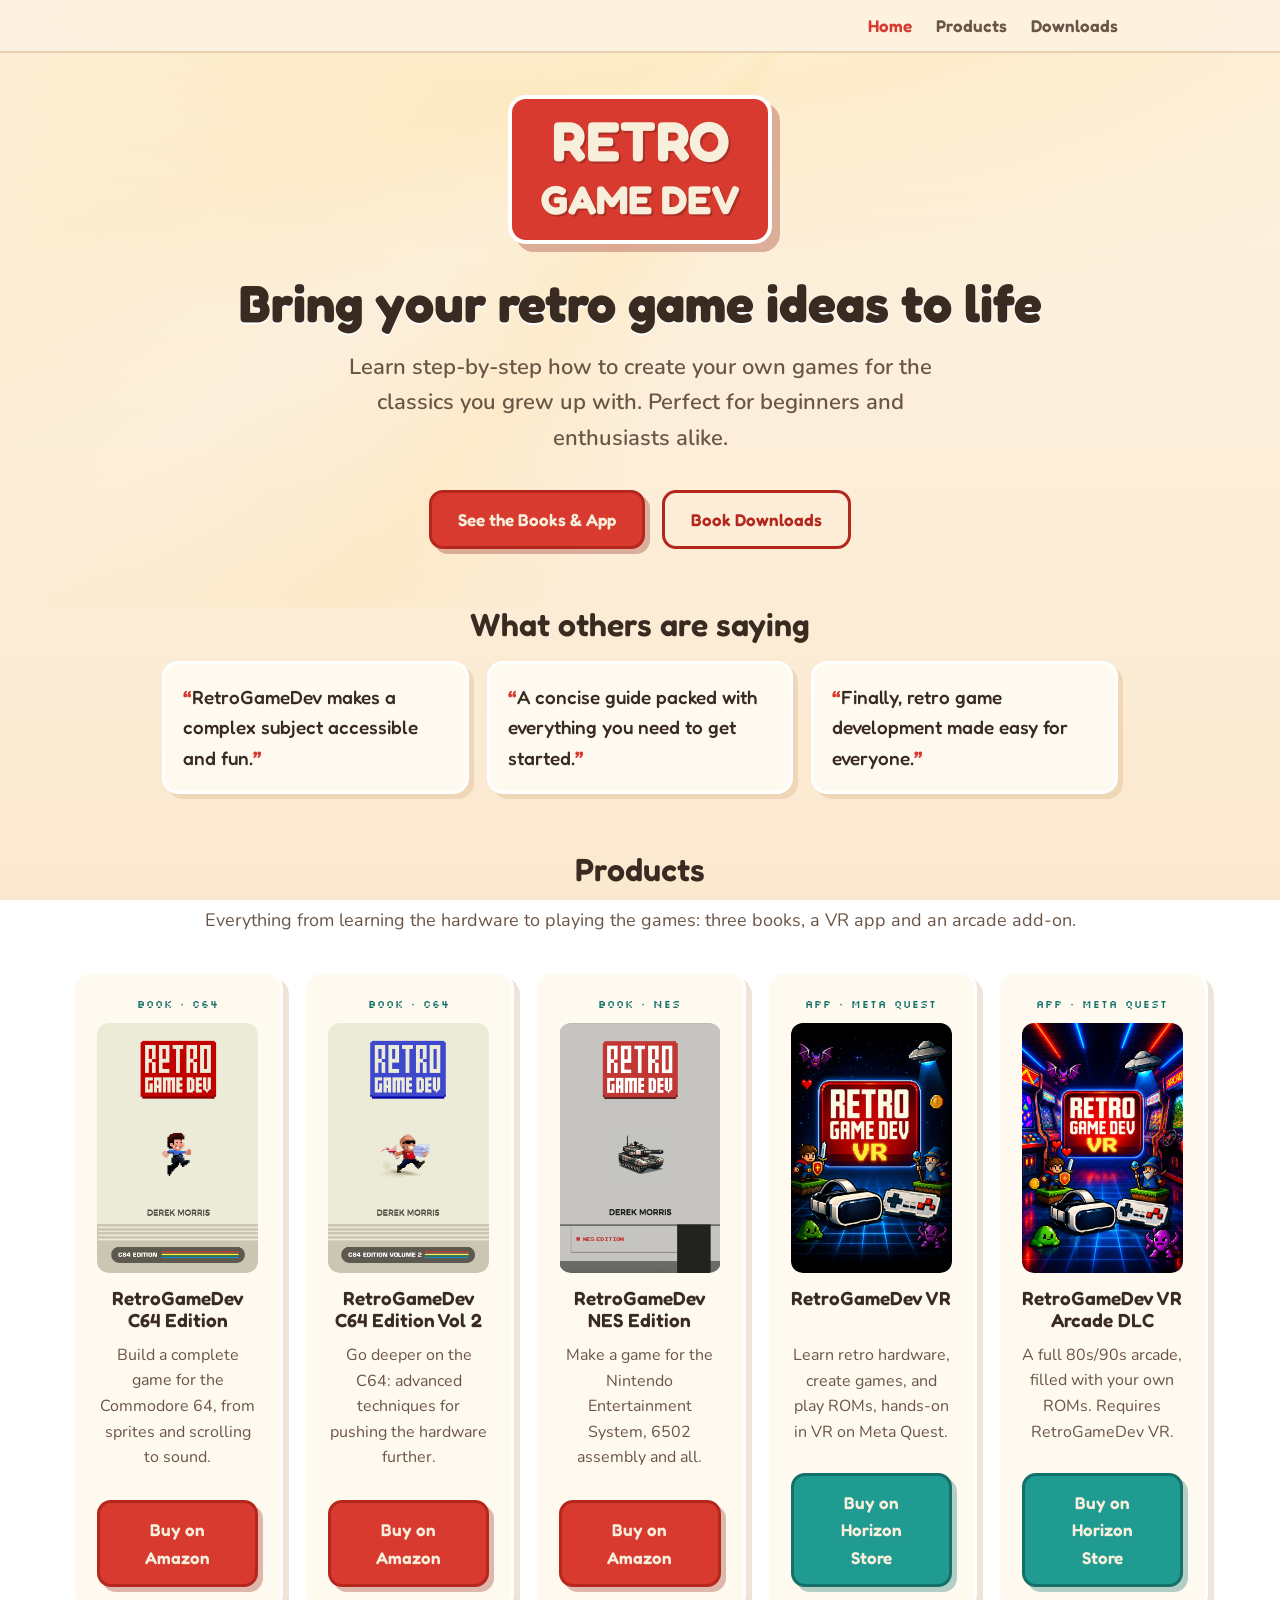
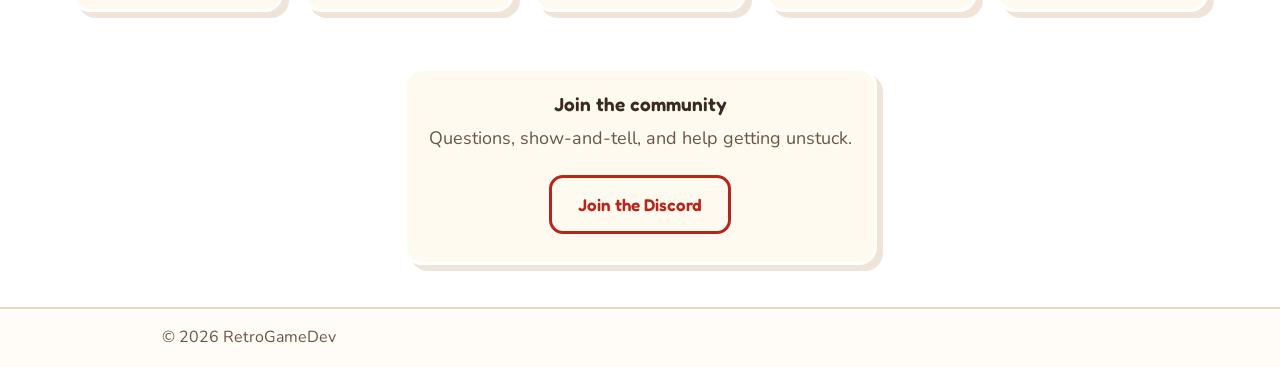
==== commit 663a0411: "Product text update" ====
--- a/index.html
+++ b/index.html
@@ -57,8 +57,8 @@
     <section id="products" style="padding-top:42px;">
       <div class="wrap">
         <h2 class="center">Products</h2>
-        <p class="center dim" style="margin-bottom:36px;">Three books, a VR app and an arcade add-on to take you
-          from your first sprite to shipping a real retro game.</p>
+        <p class="center dim" style="margin-bottom:36px;">Everything from learning the hardware to playing the games:
+          three books, a VR app and an arcade add-on.</p>
 
         <div class="grid grid-auto">
 
